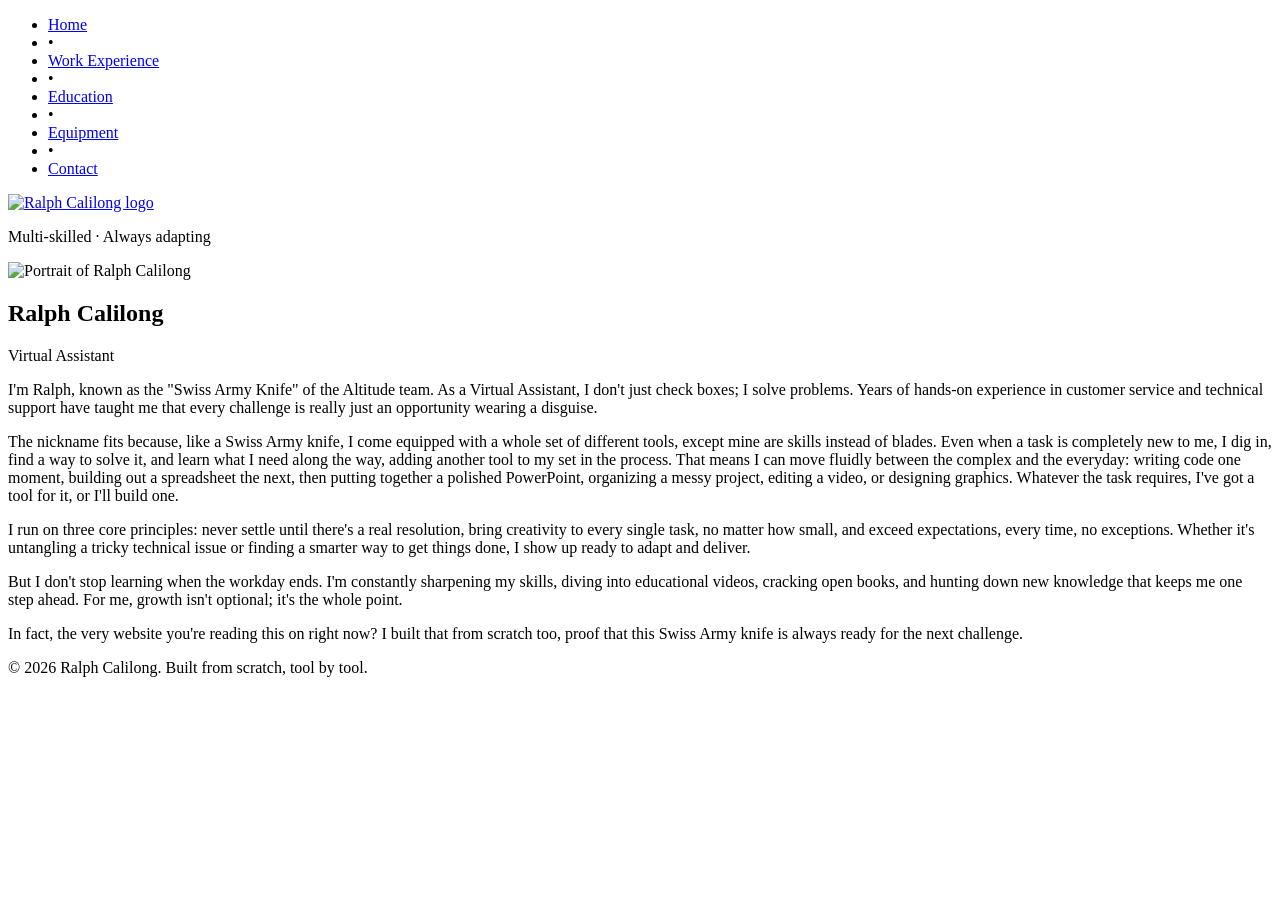
==== index.html @ c2470cb0 "Add files via upload" ====
<!DOCTYPE html>
<html lang="en">
<head>
  <meta charset="UTF-8">
  <meta name="viewport" content="width=device-width, initial-scale=1.0">
  <title>VA | Ralph Calilong</title>
  <link rel="preconnect" href="https://fonts.googleapis.com">
  <link href="https://fonts.googleapis.com/css2?family=Space+Grotesk:wght@400;500;600;700&family=IBM+Plex+Mono:wght@400;500&family=Inter:wght@400;500&display=swap" rel="stylesheet">
  <link rel="stylesheet" href="/styles/styles.css">
</head>
<body>

  <header class="site-header">
    <nav class="main-nav">
      <ul>
        <li><a href="index.html" class="active">Home</a></li>
        <li class="rivet">&bull;</li>
        <li><a href="work-experience.html">Work Experience</a></li>
        <li class="rivet">&bull;</li>
        <li><a href="education.html">Education</a></li>
        <li class="rivet">&bull;</li>
        <li><a href="equipment.html">Equipment</a></li>
        <li class="rivet">&bull;</li>
        <li><a href="contact.html">Contact</a></li>
      </ul>
    </nav>
    <a href="index.html" class="logo-mark">
      <img src="/images/mainlogo.png" alt="Ralph Calilong logo">
    </a>
  </header>

  <main>
    <section class="hero">
    <div class="hero-left">
      <p class="eyebrow">Multi&#8209;skilled &middot; Always adapting</p>

      <div class="photo-frame">
        <img src="images/dp1.jpg" alt="Portrait of Ralph Calilong">
      </div>

      <h1 class="name">Ralph Calilong</h1>
      <p class="role">Virtual Assistant</p>
    </div>

    <div class="hero-right">
      <div class="bio">
        <p>I'm Ralph, known as the "Swiss Army Knife" of the Altitude team. As a Virtual Assistant, I don't just check boxes; I solve problems. Years of hands-on experience in customer service and technical support have taught me that every challenge is really just an opportunity wearing a disguise.</p>

        <p>The nickname fits because, like a Swiss Army knife, I come equipped with a whole set of different tools, except mine are skills instead of blades. Even when a task is completely new to me, I dig in, find a way to solve it, and learn what I need along the way, adding another tool to my set in the process. That means I can move fluidly between the complex and the everyday: writing code one moment, building out a spreadsheet the next, then putting together a polished PowerPoint, organizing a messy project, editing a video, or designing graphics. Whatever the task requires, I've got a tool for it, or I'll build one.</p>

        <p>I run on three core principles: never settle until there's a real resolution, bring creativity to every single task, no matter how small, and exceed expectations, every time, no exceptions. Whether it's untangling a tricky technical issue or finding a smarter way to get things done, I show up ready to adapt and deliver.</p>

        <p>But I don't stop learning when the workday ends. I'm constantly sharpening my skills, diving into educational videos, cracking open books, and hunting down new knowledge that keeps me one step ahead. For me, growth isn't optional; it's the whole point.</p>

        <p>In fact, the very website you're reading this on right now? I built that from scratch too, proof that this Swiss Army knife is always ready for the next challenge.</p>
      </div>
    </div>
    </section>
  </main>

  <footer class="site-footer">
    <p>&copy; 2026 Ralph Calilong. Built from scratch, tool by tool.</p>
  </footer>

</body>
</html>
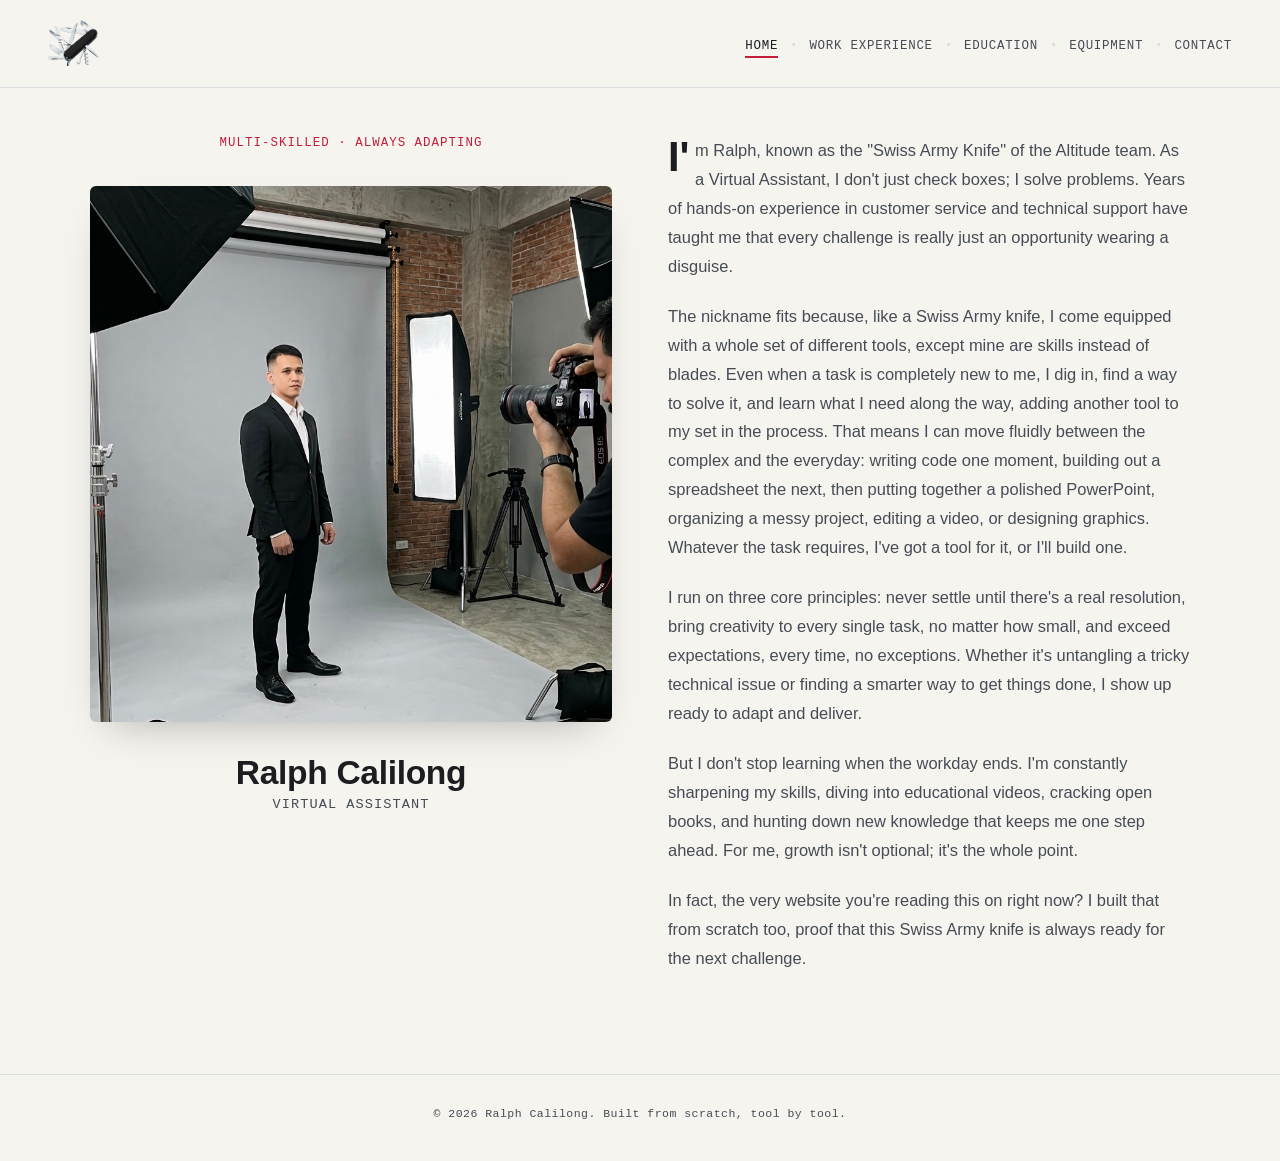
==== commit 866c7555: "Fix stylesheet and image paths in index.html" ====
--- a/index.html
+++ b/index.html
@@ -6,7 +6,7 @@
   <title>VA | Ralph Calilong</title>
   <link rel="preconnect" href="https://fonts.googleapis.com">
   <link href="https://fonts.googleapis.com/css2?family=Space+Grotesk:wght@400;500;600;700&family=IBM+Plex+Mono:wght@400;500&family=Inter:wght@400;500&display=swap" rel="stylesheet">
-  <link rel="stylesheet" href="/styles/styles.css">
+  <link rel="stylesheet" href="styles/styles.css">
 </head>
 <body>
 
@@ -25,7 +25,7 @@
       </ul>
     </nav>
     <a href="index.html" class="logo-mark">
-      <img src="/images/mainlogo.png" alt="Ralph Calilong logo">
+      <img src="images/mainlogo.png" alt="Ralph Calilong logo">
     </a>
   </header>
 
--- a/styles/styles.css
+++ b/styles/styles.css
@@ -0,0 +1,622 @@
+/* ==========================================================================
+   Ralph Calilong — Design Tokens
+   Palette:  Graphite #1B1D21 · Steel #464C55 · Bone #F6F4EF
+             Signal Red #C41E3A · Brushed Silver #D9DCE1
+   Type:     Space Grotesk (display) · IBM Plex Mono (labels/nav) · Inter (body)
+   ========================================================================== */
+
+:root {
+  --graphite: #1b1d21;
+  --steel: #464c55;
+  --bone: #f6f4ef;
+  --bone-dim: #ece8e0;
+  --signal-red: #c41e3a;
+  --silver: #d9dce1;
+
+  --font-display: 'Space Grotesk', sans-serif;
+  --font-label: 'IBM Plex Mono', monospace;
+  --font-body: 'Inter', sans-serif;
+
+  --max-width: 720px;
+}
+
+* {
+  box-sizing: border-box;
+}
+
+html {
+  scroll-behavior: smooth;
+}
+
+body {
+  margin: 0;
+  background: var(--bone);
+  color: var(--graphite);
+  font-family: var(--font-body);
+  -webkit-font-smoothing: antialiased;
+}
+
+img {
+  max-width: 100%;
+  display: block;
+}
+
+a {
+  color: inherit;
+  text-decoration: none;
+}
+
+/* ==========================================================================
+   Header / Navigation
+   Everything is pushed to the right, logo anchoring the far edge —
+   an intentionally asymmetric header instead of the usual left-logo layout.
+   ========================================================================== */
+
+.site-header {
+  display: flex;
+  align-items: center;
+  justify-content: space-between;
+  gap: 2.25rem;
+  padding: 1.1rem 3rem;
+  background: var(--bone);
+  border-bottom: 1px solid var(--silver);
+  position: sticky;
+  top: 0;
+  z-index: 10;
+}
+
+.main-nav ul {
+  list-style: none;
+  display: flex;
+  align-items: center;
+  gap: 0.85rem;
+  margin: 0;
+  padding: 0;
+}
+
+.main-nav a {
+  font-family: var(--font-label);
+  font-size: 0.78rem;
+  letter-spacing: 0.06em;
+  text-transform: uppercase;
+  color: var(--steel);
+  padding-bottom: 0.2rem;
+  border-bottom: 2px solid transparent;
+  transition: color 0.2s ease, border-color 0.2s ease;
+}
+
+.main-nav a:hover,
+.main-nav a.active {
+  color: var(--graphite);
+  border-bottom-color: var(--signal-red);
+}
+
+.main-nav .rivet {
+  color: var(--silver);
+  font-size: 0.7rem;
+}
+
+.logo-mark {
+  display: flex;
+  align-items: center;
+  order: -1;
+}
+
+.logo-mark img {
+  height: 52px;
+  width: auto;
+}
+
+/* ==========================================================================
+   Hero / Main
+   ========================================================================== */
+
+main {
+  display: flex;
+  justify-content: center;
+  padding: 3rem 1.5rem 5rem;
+}
+
+.hero {
+  width: 100%;
+  max-width: 1100px;
+  display: grid;
+  grid-template-columns: 1fr 1fr;
+  gap: 3.5rem;
+  align-items: start;
+}
+
+.hero-left {
+  display: flex;
+  flex-direction: column;
+  align-items: center;
+  text-align: center;
+  position: sticky;
+  top: 6rem;
+}
+
+.hero-right {
+  text-align: left;
+}
+
+.eyebrow {
+  font-family: var(--font-label);
+  font-size: 0.78rem;
+  letter-spacing: 0.08em;
+  text-transform: uppercase;
+  color: var(--signal-red);
+  margin: 0 0 2.25rem;
+}
+
+.photo-frame {
+  width: 100%;
+  margin-bottom: 2rem;
+}
+
+.photo-frame img {
+  width: 100%;
+  height: auto;
+  border-radius: 6px;
+  box-shadow: 0 18px 40px -20px rgba(27, 29, 33, 0.35);
+}
+
+.name {
+  font-family: var(--font-display);
+  font-weight: 600;
+  font-size: 2.1rem;
+  letter-spacing: -0.01em;
+  margin: 0 0 0.35rem;
+  color: var(--graphite);
+}
+
+.role {
+  font-family: var(--font-label);
+  font-size: 0.85rem;
+  letter-spacing: 0.08em;
+  text-transform: uppercase;
+  color: var(--steel);
+  margin: 0 0 3rem;
+}
+
+.bio {
+  text-align: left;
+}
+
+.bio p {
+  font-size: 1.03rem;
+  line-height: 1.75;
+  color: var(--steel);
+  margin: 0 0 1.35rem;
+}
+
+.bio p:first-child::first-letter {
+  font-family: var(--font-display);
+  font-weight: 700;
+  font-size: 2.6rem;
+  color: var(--graphite);
+  float: left;
+  line-height: 0.85;
+  padding-right: 0.35rem;
+  padding-top: 0.15rem;
+}
+
+/* ==========================================================================
+   Page wrap — generic container for inner pages (Work Experience, etc.)
+   ========================================================================== */
+
+.experience-layout {
+  width: 100%;
+  max-width: 1100px;
+  display: grid;
+  grid-template-columns: 260px 1fr;
+  gap: 3.5rem;
+  align-items: start;
+}
+
+.roles-sidebar {
+  position: sticky;
+  top: 6rem;
+}
+
+.roles-sidebar .eyebrow {
+  margin: 0 0 1.1rem;
+}
+
+.roles-list {
+  list-style: none;
+  margin: 0;
+  padding: 0;
+  border-top: 1px solid var(--silver);
+}
+
+.roles-list li {
+  font-family: var(--font-label);
+  font-size: 0.85rem;
+  line-height: 1.5;
+  color: var(--steel);
+  padding: 0.85rem 0;
+  border-bottom: 1px solid var(--silver);
+}
+
+.page-wrap {
+  width: 100%;
+  max-width: 760px;
+}
+
+.page-head {
+  text-align: left;
+  margin-bottom: 3.5rem;
+}
+
+.page-head-center {
+  text-align: center;
+}
+
+.page-head .eyebrow {
+  margin-bottom: 0.85rem;
+}
+
+.page-title {
+  font-family: var(--font-display);
+  font-weight: 600;
+  font-size: 2.1rem;
+  letter-spacing: -0.01em;
+  margin: 0 0 0.6rem;
+  color: var(--graphite);
+}
+
+.page-subtitle {
+  font-size: 1rem;
+  color: var(--steel);
+  margin: 0;
+}
+
+/* ==========================================================================
+   Timeline — a real chronological sequence, so a spine + markers
+   is used deliberately here (order carries information).
+   ========================================================================== */
+
+.timeline {
+  list-style: none;
+  margin: 0;
+  padding: 0 0 0 2rem;
+  position: relative;
+}
+
+.timeline::before {
+  content: '';
+  position: absolute;
+  top: 0.4rem;
+  bottom: 0.4rem;
+  left: 5px;
+  width: 1px;
+  background: var(--silver);
+}
+
+.timeline-item {
+  position: relative;
+  padding-bottom: 3rem;
+}
+
+.timeline-item:last-child {
+  padding-bottom: 0;
+}
+
+.timeline-marker {
+  position: absolute;
+  top: 0.35rem;
+  left: -2rem;
+  width: 11px;
+  height: 11px;
+  border-radius: 50%;
+  background: var(--bone);
+  border: 2px solid var(--steel);
+  box-sizing: border-box;
+}
+
+.timeline-item.is-current .timeline-marker {
+  background: var(--signal-red);
+  border-color: var(--signal-red);
+}
+
+.timeline-heading {
+  display: flex;
+  flex-wrap: wrap;
+  align-items: baseline;
+  justify-content: space-between;
+  gap: 0.5rem 1.5rem;
+  margin-bottom: 0.2rem;
+}
+
+.role-company {
+  font-family: var(--font-display);
+  font-weight: 600;
+  font-size: 1.3rem;
+  margin: 0;
+  color: var(--graphite);
+}
+
+.role-dates {
+  font-family: var(--font-label);
+  font-size: 0.78rem;
+  letter-spacing: 0.03em;
+  color: var(--steel);
+  white-space: nowrap;
+  margin: 0;
+}
+
+.tag-current {
+  color: var(--signal-red);
+  font-weight: 500;
+}
+
+.role-title {
+  font-family: var(--font-label);
+  font-size: 0.78rem;
+  letter-spacing: 0.03em;
+  text-transform: uppercase;
+  color: var(--signal-red);
+  margin: 0 0 0.9rem;
+}
+
+.role-list {
+  margin: 0.9rem 0 0;
+  padding-left: 1.1rem;
+}
+
+.role-list li {
+  font-size: 0.97rem;
+  line-height: 1.65;
+  color: var(--steel);
+  margin-bottom: 0.55rem;
+}
+
+.role-list li:last-child {
+  margin-bottom: 0;
+}
+
+.page-note {
+  margin: 3rem 0 0;
+  padding-top: 2rem;
+  border-top: 1px solid var(--silver);
+  font-size: 0.97rem;
+  line-height: 1.7;
+  color: var(--steel);
+  text-align: center;
+}
+
+/* ==========================================================================
+   Equipment — spec-sheet style groups
+   ========================================================================== */
+
+.spec-group {
+  margin-bottom: 3rem;
+}
+
+.spec-group-title {
+  font-family: var(--font-label);
+  font-size: 0.78rem;
+  letter-spacing: 0.08em;
+  text-transform: uppercase;
+  color: var(--signal-red);
+  margin: 0 0 1.25rem;
+}
+
+.spec-grid {
+  display: grid;
+  grid-template-columns: 1fr 1fr;
+  gap: 1.5rem 2rem;
+}
+
+.spec-item {
+  padding-bottom: 1.1rem;
+  border-bottom: 1px solid var(--silver);
+}
+
+.spec-label {
+  font-family: var(--font-label);
+  font-size: 0.75rem;
+  letter-spacing: 0.04em;
+  text-transform: uppercase;
+  color: var(--steel);
+  margin: 0 0 0.4rem;
+}
+
+.spec-value {
+  font-size: 0.97rem;
+  line-height: 1.55;
+  color: var(--graphite);
+  margin: 0;
+}
+
+.tool-list {
+  list-style: none;
+  display: flex;
+  flex-wrap: wrap;
+  gap: 0.65rem;
+  margin: 0;
+  padding: 0;
+}
+
+.tool-list li {
+  font-family: var(--font-label);
+  font-size: 0.82rem;
+  color: var(--graphite);
+  border: 1px solid var(--silver);
+  border-radius: 999px;
+  padding: 0.5rem 1.05rem;
+}
+
+/* ==========================================================================
+   Contact
+   ========================================================================== */
+
+.contact-grid {
+  margin-bottom: 3rem;
+}
+
+.contact-link {
+  color: var(--graphite);
+  border-bottom: 1px solid var(--silver);
+  transition: color 0.2s ease, border-color 0.2s ease;
+}
+
+.contact-link:hover {
+  color: var(--signal-red);
+  border-color: var(--signal-red);
+}
+
+.form-section {
+  border-top: 1px solid var(--silver);
+  padding-top: 2.5rem;
+}
+
+.form-section .eyebrow {
+  margin-bottom: 1.5rem;
+}
+
+.contact-form {
+  display: flex;
+  flex-direction: column;
+  gap: 1.4rem;
+  max-width: 520px;
+}
+
+.form-row {
+  display: flex;
+  flex-direction: column;
+  gap: 0.5rem;
+}
+
+.form-row label {
+  font-family: var(--font-label);
+  font-size: 0.75rem;
+  letter-spacing: 0.04em;
+  text-transform: uppercase;
+  color: var(--steel);
+}
+
+.form-row input,
+.form-row textarea {
+  font-family: var(--font-body);
+  font-size: 0.95rem;
+  color: var(--graphite);
+  background: var(--bone-dim);
+  border: 1px solid var(--silver);
+  border-radius: 4px;
+  padding: 0.7rem 0.85rem;
+  resize: vertical;
+}
+
+.form-row input:focus,
+.form-row textarea:focus {
+  outline: none;
+  border-color: var(--signal-red);
+}
+
+.form-submit {
+  align-self: flex-start;
+  font-family: var(--font-label);
+  font-size: 0.82rem;
+  letter-spacing: 0.05em;
+  text-transform: uppercase;
+  color: var(--bone);
+  background: var(--graphite);
+  border: none;
+  border-radius: 4px;
+  padding: 0.8rem 1.6rem;
+  cursor: pointer;
+  transition: background 0.2s ease;
+}
+
+.form-submit:hover {
+  background: var(--signal-red);
+}
+
+/* ==========================================================================
+   Footer
+   ========================================================================== */
+
+.site-footer {
+  text-align: center;
+  padding: 2rem 1.5rem 2.5rem;
+  border-top: 1px solid var(--silver);
+}
+
+.site-footer p {
+  font-family: var(--font-label);
+  font-size: 0.72rem;
+  letter-spacing: 0.04em;
+  color: var(--steel);
+  margin: 0;
+}
+
+/* ==========================================================================
+   Responsive
+   ========================================================================== */
+
+@media (max-width: 640px) {
+  .site-header {
+    flex-direction: column;
+    align-items: flex-end;
+    gap: 0.9rem;
+    padding: 1rem 1.5rem;
+  }
+
+  .main-nav ul {
+    flex-wrap: wrap;
+    justify-content: flex-end;
+    row-gap: 0.5rem;
+  }
+
+  .hero {
+    grid-template-columns: 1fr;
+  }
+
+  .hero-left {
+    position: static;
+  }
+
+  .photo-frame {
+    max-width: 220px;
+  }
+
+  .name {
+    font-size: 1.7rem;
+  }
+
+  .timeline {
+    padding-left: 1.5rem;
+  }
+
+  .timeline-marker {
+    left: -1.5rem;
+  }
+
+  .timeline-heading {
+    flex-direction: column;
+    align-items: flex-start;
+    gap: 0.15rem;
+  }
+
+  .experience-layout {
+    grid-template-columns: 1fr;
+  }
+
+  .roles-sidebar {
+    position: static;
+  }
+
+  .spec-grid {
+    grid-template-columns: 1fr;
+  }
+}
+
+@media (prefers-reduced-motion: reduce) {
+  html {
+    scroll-behavior: auto;
+  }
+  .main-nav a {
+    transition: none;
+  }
+}
